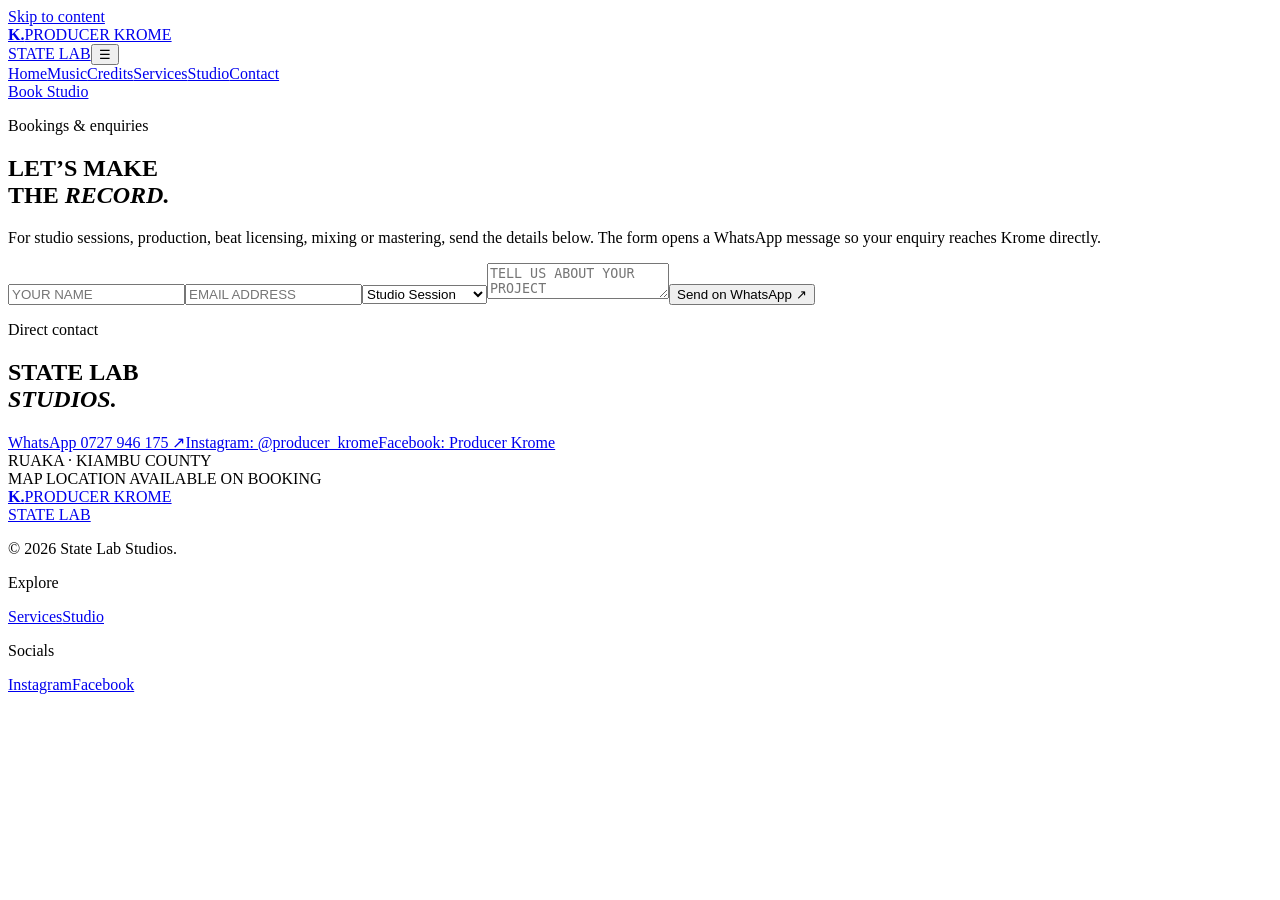
==== contact.html @ 88208bd4 "Add files via upload" ====
<!doctype html><html lang="en"><head><meta charset="utf-8"><meta name="viewport" content="width=device-width,initial-scale=1"><title>Contact Producer Krome | Book State Lab Studios in Ruaka</title><meta name="description" content="Book a studio session, request music production, beat licensing, mixing or mastering with Producer Krome at State Lab Studios in Ruaka."><link rel="canonical" href="https://producerkrome.com/contact.html"><meta property="og:title" content="Contact Producer Krome"><meta property="og:type" content="website"><meta name="twitter:card" content="summary"><link rel="manifest" href="manifest.json"><link rel="icon" href="favicon.svg"><link rel="stylesheet" href="assets/site.css"><link rel="preconnect" href="https://fonts.googleapis.com"><link href="https://fonts.googleapis.com/css2?family=DM+Mono:wght@400;500&family=Manrope:wght@400;600;700&family=Syne:wght@700;800&display=swap" rel="stylesheet"><script type="application/ld+json">{"@context":"https://schema.org","@type":"ContactPoint","telephone":"+254727946175","contactType":"bookings","areaServed":"KE","availableLanguage":["English","Swahili"]}</script></head><body><a class="skip" href="#main">Skip to content</a><div class="grain"></div><header class="site-nav"><a class="logo" href="index.html"><b>K.</b><span>PRODUCER KROME<br>STATE LAB</span></a><button class="menu-toggle" aria-label="Open menu" aria-expanded="false">☰</button><nav class="menu"><a href="index.html">Home</a><a href="music.html">Music</a><a href="credits.html">Credits</a><a href="services.html">Services</a><a href="studio.html">Studio</a><a aria-current="page" href="contact.html">Contact</a></nav><a class="nav-cta" href="contact.html">Book Studio</a></header><main id="main" class="container"><section class="page-hero"><p class="eyebrow">Bookings & enquiries</p><h1>LET’S MAKE<br>THE <em>RECORD.</em></h1><p class="lede">For studio sessions, production, beat licensing, mixing or mastering, send the details below. The form opens a WhatsApp message so your enquiry reaches Krome directly.</p></section><section class="section contact-layout"><form id="contact-form" class="contact-form"><input required name="name" placeholder="YOUR NAME" aria-label="Your name"><input required type="email" name="email" placeholder="EMAIL ADDRESS" aria-label="Email address"><select name="service" aria-label="Service"><option>Studio Session</option><option>Music Production</option><option>Beat Licensing</option><option>Mixing</option><option>Mastering</option><option>Other</option></select><textarea name="message" placeholder="TELL US ABOUT YOUR PROJECT" aria-label="Project details"></textarea><button class="button" type="submit">Send on WhatsApp ↗</button></form><aside class="contact-details"><p class="eyebrow">Direct contact</p><h2>STATE LAB<br><em>STUDIOS.</em></h2><a class="button" href="https://wa.me/254727946175">WhatsApp 0727 946 175 ↗</a><a href="https://www.instagram.com/producer_krome">Instagram: @producer_krome</a><a href="https://facebook.com/ProducerKrome">Facebook: Producer Krome</a><div class="map" role="img" aria-label="Map location placeholder for State Lab Studios in Ruaka, Kiambu">RUAKA · KIAMBU COUNTY<br>MAP LOCATION AVAILABLE ON BOOKING</div></aside></section></main><footer class="footer"><div><a class="logo" href="index.html"><b>K.</b><span>PRODUCER KROME<br>STATE LAB</span></a><p>© 2026 State Lab Studios.</p></div><div><p class="eyebrow">Explore</p><a href="services.html">Services</a><a href="studio.html">Studio</a></div><div><p class="eyebrow">Socials</p><a href="https://www.instagram.com/producer_krome">Instagram</a><a href="https://facebook.com/ProducerKrome">Facebook</a></div></footer><script src="assets/data.js" defer></script><script src="assets/app.js" defer></script></body></html>
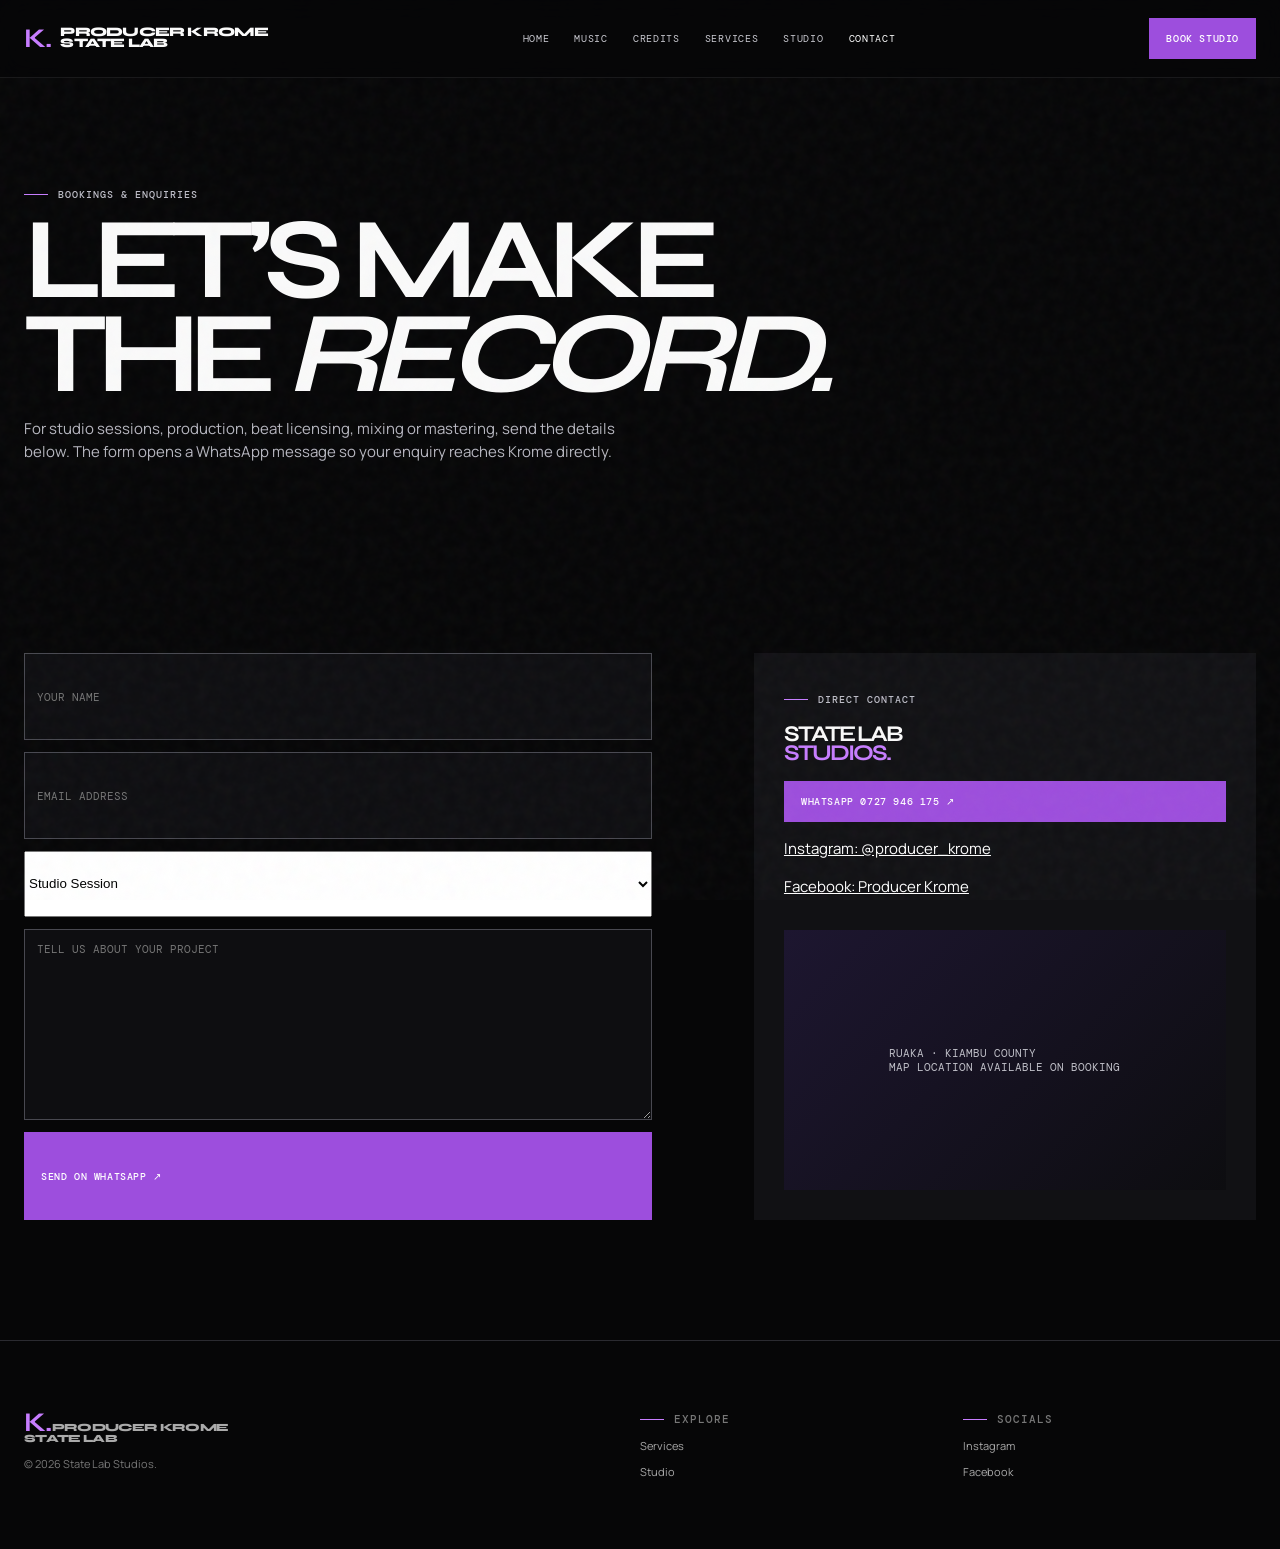
==== commit b0e6bfa1: "Complete technical SEO foundation Updated all URLs to kromemusic.co.ke, fixed sitemap.xml, verified " ====
--- a/contact.html
+++ b/contact.html
@@ -1 +1 @@
-<!doctype html><html lang="en"><head><meta charset="utf-8"><meta name="viewport" content="width=device-width,initial-scale=1"><title>Contact Producer Krome | Book State Lab Studios in Ruaka</title><meta name="description" content="Book a studio session, request music production, beat licensing, mixing or mastering with Producer Krome at State Lab Studios in Ruaka."><link rel="canonical" href="https://producerkrome.com/contact.html"><meta property="og:title" content="Contact Producer Krome"><meta property="og:type" content="website"><meta name="twitter:card" content="summary"><link rel="manifest" href="manifest.json"><link rel="icon" href="favicon.svg"><link rel="stylesheet" href="assets/site.css"><link rel="preconnect" href="https://fonts.googleapis.com"><link href="https://fonts.googleapis.com/css2?family=DM+Mono:wght@400;500&family=Manrope:wght@400;600;700&family=Syne:wght@700;800&display=swap" rel="stylesheet"><script type="application/ld+json">{"@context":"https://schema.org","@type":"ContactPoint","telephone":"+254727946175","contactType":"bookings","areaServed":"KE","availableLanguage":["English","Swahili"]}</script></head><body><a class="skip" href="#main">Skip to content</a><div class="grain"></div><header class="site-nav"><a class="logo" href="index.html"><b>K.</b><span>PRODUCER KROME<br>STATE LAB</span></a><button class="menu-toggle" aria-label="Open menu" aria-expanded="false">☰</button><nav class="menu"><a href="index.html">Home</a><a href="music.html">Music</a><a href="credits.html">Credits</a><a href="services.html">Services</a><a href="studio.html">Studio</a><a aria-current="page" href="contact.html">Contact</a></nav><a class="nav-cta" href="contact.html">Book Studio</a></header><main id="main" class="container"><section class="page-hero"><p class="eyebrow">Bookings & enquiries</p><h1>LET’S MAKE<br>THE <em>RECORD.</em></h1><p class="lede">For studio sessions, production, beat licensing, mixing or mastering, send the details below. The form opens a WhatsApp message so your enquiry reaches Krome directly.</p></section><section class="section contact-layout"><form id="contact-form" class="contact-form"><input required name="name" placeholder="YOUR NAME" aria-label="Your name"><input required type="email" name="email" placeholder="EMAIL ADDRESS" aria-label="Email address"><select name="service" aria-label="Service"><option>Studio Session</option><option>Music Production</option><option>Beat Licensing</option><option>Mixing</option><option>Mastering</option><option>Other</option></select><textarea name="message" placeholder="TELL US ABOUT YOUR PROJECT" aria-label="Project details"></textarea><button class="button" type="submit">Send on WhatsApp ↗</button></form><aside class="contact-details"><p class="eyebrow">Direct contact</p><h2>STATE LAB<br><em>STUDIOS.</em></h2><a class="button" href="https://wa.me/254727946175">WhatsApp 0727 946 175 ↗</a><a href="https://www.instagram.com/producer_krome">Instagram: @producer_krome</a><a href="https://facebook.com/ProducerKrome">Facebook: Producer Krome</a><div class="map" role="img" aria-label="Map location placeholder for State Lab Studios in Ruaka, Kiambu">RUAKA · KIAMBU COUNTY<br>MAP LOCATION AVAILABLE ON BOOKING</div></aside></section></main><footer class="footer"><div><a class="logo" href="index.html"><b>K.</b><span>PRODUCER KROME<br>STATE LAB</span></a><p>© 2026 State Lab Studios.</p></div><div><p class="eyebrow">Explore</p><a href="services.html">Services</a><a href="studio.html">Studio</a></div><div><p class="eyebrow">Socials</p><a href="https://www.instagram.com/producer_krome">Instagram</a><a href="https://facebook.com/ProducerKrome">Facebook</a></div></footer><script src="assets/data.js" defer></script><script src="assets/app.js" defer></script></body></html>
+<!doctype html><html lang="en"><head><meta charset="utf-8"><meta name="viewport" content="width=device-width,initial-scale=1"><title>Contact Producer Krome | Book State Lab Studios in Ruaka</title><meta name="description" content="Book a studio session, request music production, beat licensing, mixing or mastering with Producer Krome at State Lab Studios in Ruaka."><link rel="canonical" href="https://www.kromemusic.co.ke/contact.html"><meta property="og:title" content="Contact Producer Krome"><meta property="og:type" content="website"><meta name="twitter:card" content="summary"><link rel="manifest" href="manifest.json"><link rel="icon" href="favicon.svg"><link rel="stylesheet" href="assets/site.css"><link rel="preconnect" href="https://fonts.googleapis.com"><link href="https://fonts.googleapis.com/css2?family=DM+Mono:wght@400;500&family=Manrope:wght@400;600;700&family=Syne:wght@700;800&display=swap" rel="stylesheet"><script type="application/ld+json">{"@context":"https://schema.org","@type":"ContactPoint","telephone":"+254727946175","contactType":"bookings","areaServed":"KE","availableLanguage":["English","Swahili"]}</script></head><body><a class="skip" href="#main">Skip to content</a><div class="grain"></div><header class="site-nav"><a class="logo" href="index.html"><b>K.</b><span>PRODUCER KROME<br>STATE LAB</span></a><button class="menu-toggle" aria-label="Open menu" aria-expanded="false">☰</button><nav class="menu"><a href="index.html">Home</a><a href="music.html">Music</a><a href="credits.html">Credits</a><a href="services.html">Services</a><a href="studio.html">Studio</a><a aria-current="page" href="contact.html">Contact</a></nav><a class="nav-cta" href="contact.html">Book Studio</a></header><main id="main" class="container"><section class="page-hero"><p class="eyebrow">Bookings & enquiries</p><h1>LET’S MAKE<br>THE <em>RECORD.</em></h1><p class="lede">For studio sessions, production, beat licensing, mixing or mastering, send the details below. The form opens a WhatsApp message so your enquiry reaches Krome directly.</p></section><section class="section contact-layout"><form id="contact-form" class="contact-form"><input required name="name" placeholder="YOUR NAME" aria-label="Your name"><input required type="email" name="email" placeholder="EMAIL ADDRESS" aria-label="Email address"><select name="service" aria-label="Service"><option>Studio Session</option><option>Music Production</option><option>Beat Licensing</option><option>Mixing</option><option>Mastering</option><option>Other</option></select><textarea name="message" placeholder="TELL US ABOUT YOUR PROJECT" aria-label="Project details"></textarea><button class="button" type="submit">Send on WhatsApp ↗</button></form><aside class="contact-details"><p class="eyebrow">Direct contact</p><h2>STATE LAB<br><em>STUDIOS.</em></h2><a class="button" href="https://wa.me/254727946175">WhatsApp 0727 946 175 ↗</a><a href="https://www.instagram.com/producer_krome">Instagram: @producer_krome</a><a href="https://facebook.com/ProducerKrome">Facebook: Producer Krome</a><div class="map" role="img" aria-label="Map location placeholder for State Lab Studios in Ruaka, Kiambu">RUAKA · KIAMBU COUNTY<br>MAP LOCATION AVAILABLE ON BOOKING</div></aside></section></main><footer class="footer"><div><a class="logo" href="index.html"><b>K.</b><span>PRODUCER KROME<br>STATE LAB</span></a><p>© 2026 State Lab Studios.</p></div><div><p class="eyebrow">Explore</p><a href="services.html">Services</a><a href="studio.html">Studio</a></div><div><p class="eyebrow">Socials</p><a href="https://www.instagram.com/producer_krome">Instagram</a><a href="https://facebook.com/ProducerKrome">Facebook</a></div></footer><script src="assets/data.js" defer></script><script src="assets/app.js" defer></script></body></html>
--- a/assets/site.css
+++ b/assets/site.css
@@ -0,0 +1 @@
+:root{--bg:#060607;--surface:#111114;--line:#2a2a30;--text:#fafafa;--muted:#aaaab2;--purple:#9d4edd;--purple2:#c77dff;--max:1240px}*{box-sizing:border-box}html{scroll-behavior:smooth}body{margin:0;background:var(--bg);color:var(--text);font:15px/1.55 Manrope,Arial,sans-serif}.grain{pointer-events:none;position:fixed;inset:0;opacity:.15;z-index:5;background-image:url("data:image/svg+xml,%3Csvg viewBox='0 0 100 100' xmlns='http://www.w3.org/2000/svg'%3E%3Cfilter id='n'%3E%3CfeTurbulence type='fractalNoise' baseFrequency='.8' numOctaves='3'/%3E%3C/filter%3E%3Crect width='100%25' height='100%25' filter='url(%23n)' opacity='.25'/%3E%3C/svg%3E")}.skip{position:fixed;z-index:99;top:0;left:15px;transform:translateY(-120%);background:#fff;color:#000;padding:10px}.skip:focus{transform:translateY(0)}a{color:inherit}a:focus-visible,button:focus-visible,input:focus-visible,select:focus-visible,textarea:focus-visible{outline:2px solid var(--purple2);outline-offset:3px}.site-nav{height:78px;position:sticky;top:0;z-index:20;display:flex;align-items:center;justify-content:space-between;padding:0 max(24px,calc((100vw - var(--max))/2));background:rgba(6,6,7,.88);backdrop-filter:blur(14px);border-bottom:1px solid rgba(255,255,255,.08)}.logo{font:800 13px/.9 Syne;letter-spacing:-.06em;text-decoration:none;display:flex;align-items:center;gap:9px}.logo b{font-size:27px;color:var(--purple2)}.menu{display:flex;align-items:center;gap:25px}.menu a{text-decoration:none;color:#c9c9d0;font:10px 'DM Mono';text-transform:uppercase;letter-spacing:.7px}.menu a:hover,.menu a[aria-current=page]{color:#fff}.nav-cta,.button{display:inline-flex;align-items:center;justify-content:space-between;gap:20px;padding:13px 16px;border:1px solid var(--purple);background:var(--purple);color:#fff;text-decoration:none;font:500 10px 'DM Mono';text-transform:uppercase;letter-spacing:.6px}.button:hover,.nav-cta:hover{background:#fff;border-color:#fff;color:#080808}.menu-toggle{display:none;background:none;color:#fff;border:0;font-size:22px}.container{width:min(var(--max),calc(100% - 48px));margin:auto}.hero{min-height:730px;display:grid;align-content:center;padding:90px max(24px,calc((100vw - var(--max))/2));position:relative;overflow:hidden;background:radial-gradient(circle at 80% 35%,#5c1d89 0%,rgba(92,29,137,.28) 19%,transparent 45%),radial-gradient(circle at 93% 85%,#742b32 0%,transparent 28%),linear-gradient(115deg,#080809,#16111b 65%,#070708)}.hero:after{content:"";position:absolute;right:-10vw;bottom:-25vw;width:61vw;height:61vw;border:1px solid rgba(255,255,255,.14);border-radius:50%;box-shadow:0 0 0 80px rgba(255,255,255,.025),0 0 0 160px rgba(255,255,255,.015)}.eyebrow,.kicker{font:500 10px 'DM Mono';text-transform:uppercase;letter-spacing:1px;color:#bebec8}.eyebrow:before{content:"";display:inline-block;border-top:1px solid var(--purple2);width:24px;margin:0 10px 3px 0}.hero h1,h1,h2{font-family:Syne,sans-serif;letter-spacing:-.09em;line-height:.82}.hero h1{font-size:clamp(100px,18vw,245px);margin:30px 0;color:#fff}.hero h1 em,h2 em{font-style:normal;color:var(--purple2)}.hero-copy{position:relative;z-index:1;max-width:670px}.hero-copy>p{font:500 clamp(20px,3vw,35px)/1.2 Syne;letter-spacing:-.06em}.actions{display:flex;flex-wrap:wrap;gap:10px;margin-top:34px}.button.ghost{background:transparent;border-color:#75757d}.button.small{margin-top:18px;padding:11px 13px;display:flex;width:max-content}.section{padding:120px 0}.intro{padding:85px 0;background:#0d0d10}.intro p{max-width:850px;font:500 clamp(22px,3.3vw,42px)/1.28 Syne;letter-spacing:-.065em;margin:0}.stats{display:grid;grid-template-columns:repeat(4,1fr);border-block:1px solid var(--line)}.stat{padding:42px 30px;border-right:1px solid var(--line)}.stat:last-child{border:0}.stat strong{font:800 clamp(38px,5vw,68px) Syne;letter-spacing:-.1em}.stat strong span{color:var(--purple2)}.stat p{margin:8px 0 0;color:var(--muted);font-size:11px}.section-head{display:flex;justify-content:space-between;align-items:end;margin-bottom:44px}.section-head h2{font-size:clamp(55px,8vw,110px);margin:12px 0 0}.text-link{font:10px 'DM Mono';text-transform:uppercase;letter-spacing:.7px;text-decoration:none;border-bottom:1px solid #aaa;padding-bottom:6px}.release-grid,.music-grid,.credits-grid{display:grid;grid-template-columns:repeat(3,1fr);gap:16px}.release-card,.music-card,.credit-card,.beat-card{background:var(--surface);border:1px solid var(--line);transition:transform .25s,border-color .25s}.release-card:hover,.music-card:hover,.credit-card:hover,.beat-card:hover{transform:translateY(-5px);border-color:var(--purple)}.cover{aspect-ratio:1;position:relative;display:flex;flex-direction:column;justify-content:space-between;padding:18px;overflow:hidden}.cover:after{content:"";position:absolute;inset:0;background:repeating-linear-gradient(45deg,transparent 0 19px,rgba(255,255,255,.045) 20px 21px)}.cover>*{position:relative;z-index:1}.cover span{font:10px 'DM Mono'}.cover b{font:800 clamp(30px,5vw,55px)/.8 Syne;letter-spacing:-.1em;max-width:85%;word-break:break-word}.cover-violet{background:radial-gradient(circle at 70% 30%,#c77dff,transparent 17%),radial-gradient(circle at 38% 60%,#542173,transparent 45%),#121016}.cover-red{background:radial-gradient(circle at 48% 50%,#fe5757,transparent 18%),linear-gradient(140deg,#2d1017,#100a0c)}.cover-gold{background:linear-gradient(135deg,#39251a,#df9a43 52%,#130f0b)}.cover-blue{background:radial-gradient(circle at 45% 35%,#7ec8f0,transparent 14%),linear-gradient(135deg,#162d4a,#090d15)}.cover-rose{background:radial-gradient(circle at 75% 25%,#ff8ec6,transparent 15%),linear-gradient(135deg,#3d1126,#0e080b)}.cover-green{background:radial-gradient(circle at 43% 60%,#8ded9c,transparent 17%),linear-gradient(135deg,#102a1c,#080d0a)}.cover-orange{background:linear-gradient(155deg,#f4773a,#3c170d 45%,#100805)}.cover-ice{background:radial-gradient(circle at 40% 55%,#e8f4ff,transparent 12%),linear-gradient(135deg,#24374d,#101318)}.cover-sun{background:radial-gradient(circle at 55% 35%,#ffe17b,transparent 15%),linear-gradient(135deg,#744a2c,#15100c)}.card-copy{padding:18px}.card-copy h3,.beat-card h3{font:700 24px Syne;letter-spacing:-.07em;margin:5px 0}.muted{color:var(--muted);font-size:12px;line-height:1.65}.streams{display:flex;gap:9px;flex-wrap:wrap;margin-top:18px}.stream{font:9px 'DM Mono';border:1px solid #53535b;padding:7px 8px;text-decoration:none}.stream.disabled{color:#777}.beats{background:#0d0d10}.filters{display:flex;gap:8px;flex-wrap:wrap}.filters select,.contact-form input,.contact-form textarea{border:1px solid #484850;background:#0e0e11;color:#fff;padding:12px;font:11px 'DM Mono'}.beat-card{padding-bottom:18px}.beat-card h3,.beat-card p,.beat-card strong,.beat-card>a{margin-left:18px;margin-right:18px}.beat-card strong{display:block;font:12px 'DM Mono';margin-top:15px}.preview{align-self:flex-end;width:44px;height:44px;border-radius:50%;background:rgba(0,0,0,.25);border:1px solid #fff;color:#fff;cursor:pointer}.services{background:#0b0b0d}.pricing-grid{display:grid;grid-template-columns:repeat(3,1fr);gap:14px}.price-card{min-height:320px;padding:24px;background:var(--surface);border:1px solid var(--line);display:flex;flex-direction:column}.price-card:hover{border-color:var(--purple)}.price-card h3{font:700 27px/.95 Syne;letter-spacing:-.07em;margin:15px 0}.price{font:15px 'DM Mono';color:var(--purple2);margin-top:auto}.price-card .button{margin-top:20px;width:max-content}.story{display:grid;grid-template-columns:1fr 1fr;gap:9vw;align-items:center}.studio-photo{min-height:500px;background:url('https://images.unsplash.com/photo-1598488035139-bdbb2231ce04?auto=format&fit=crop&w=1200&q=80') center/cover}.story h2,.page-hero h1{font-size:clamp(60px,9vw,126px);margin:12px 0}.story .lede{font-size:16px;color:#c3c3cb;max-width:490px}.page-hero{padding:100px 0 55px}.page-hero .lede{max-width:620px;color:#b7b7c0}.controls{display:flex;gap:10px;flex-wrap:wrap;margin:0 0 36px}.controls input{min-width:250px}.credit-card .cover{aspect-ratio:4/3}.video-grid{display:grid;grid-template-columns:1fr 1fr;gap:16px}.video{background:#111;padding:0 0 18px}.video iframe{width:100%;aspect-ratio:16/9;border:0}.video h3,.video p{margin:15px 18px 0}.studio-grid{display:grid;grid-template-columns:1.25fr .75fr;gap:16px}.studio-grid img{width:100%;height:100%;object-fit:cover;min-height:360px;filter:saturate(.75)}.equipment,.faq{margin-top:80px;border-top:1px solid var(--line)}.equipment div,.faq details{display:flex;justify-content:space-between;padding:20px 0;border-bottom:1px solid var(--line);font:12px 'DM Mono'}.faq summary{cursor:pointer}.contact-layout{display:grid;grid-template-columns:1fr .8fr;gap:8vw}.contact-form{display:grid;gap:12px}.contact-form textarea{min-height:145px;resize:vertical}.contact-details{background:var(--surface);padding:30px}.contact-details a{display:block;margin:15px 0;color:#fff}.map{height:260px;background:linear-gradient(135deg,#1d1630,#0d0d10);margin-top:32px;display:grid;place-items:center;color:#bfbfc7;font:11px 'DM Mono'}.footer{border-top:1px solid var(--line);padding:60px max(24px,calc((100vw - var(--max))/2));display:grid;grid-template-columns:2fr 1fr 1fr;gap:30px}.footer a{display:block;color:#aaa;text-decoration:none;font-size:11px;margin:9px 0}.footer a:hover{color:#fff}.footer p{color:#777;font-size:11px}.reveal{opacity:0;transform:translateY(15px);transition:.55s ease}.reveal.visible{opacity:1;transform:none}@media(max-width:800px){.menu-toggle{display:block}.menu{display:none}.menu.open{display:flex;position:absolute;top:78px;left:0;right:0;padding:25px;background:#0c0c0e;flex-direction:column;align-items:flex-start;border-bottom:1px solid var(--line)}.hero{min-height:680px}.stats{grid-template-columns:1fr 1fr}.stat:nth-child(2){border:0}.stat:nth-child(-n+2){border-bottom:1px solid var(--line)}.release-grid,.music-grid,.credits-grid,.pricing-grid{grid-template-columns:1fr 1fr}.story,.contact-layout,.studio-grid{grid-template-columns:1fr}.studio-photo{min-height:360px}.footer{grid-template-columns:1fr 1fr}.page-hero{padding-top:70px}}@media(max-width:540px){.container{width:min(100% - 34px,var(--max))}.site-nav{height:70px;padding-inline:17px}.nav-cta{display:none}.hero{padding-inline:17px;min-height:620px}.hero h1{font-size:28vw}.hero-copy>p{font-size:25px}.section{padding:80px 0}.release-grid,.music-grid,.credits-grid,.pricing-grid,.video-grid{grid-template-columns:1fr}.section-head{display:block}.section-head .text-link{display:inline-block;margin-top:25px}.filters,.controls{margin-top:20px}.filters select,.controls input,.controls select{width:100%}.stats{margin-inline:0}.stat{padding:28px 18px}.footer{grid-template-columns:1fr;padding:45px 20px}.studio-grid img{min-height:270px}.cover b{font-size:48px}}
